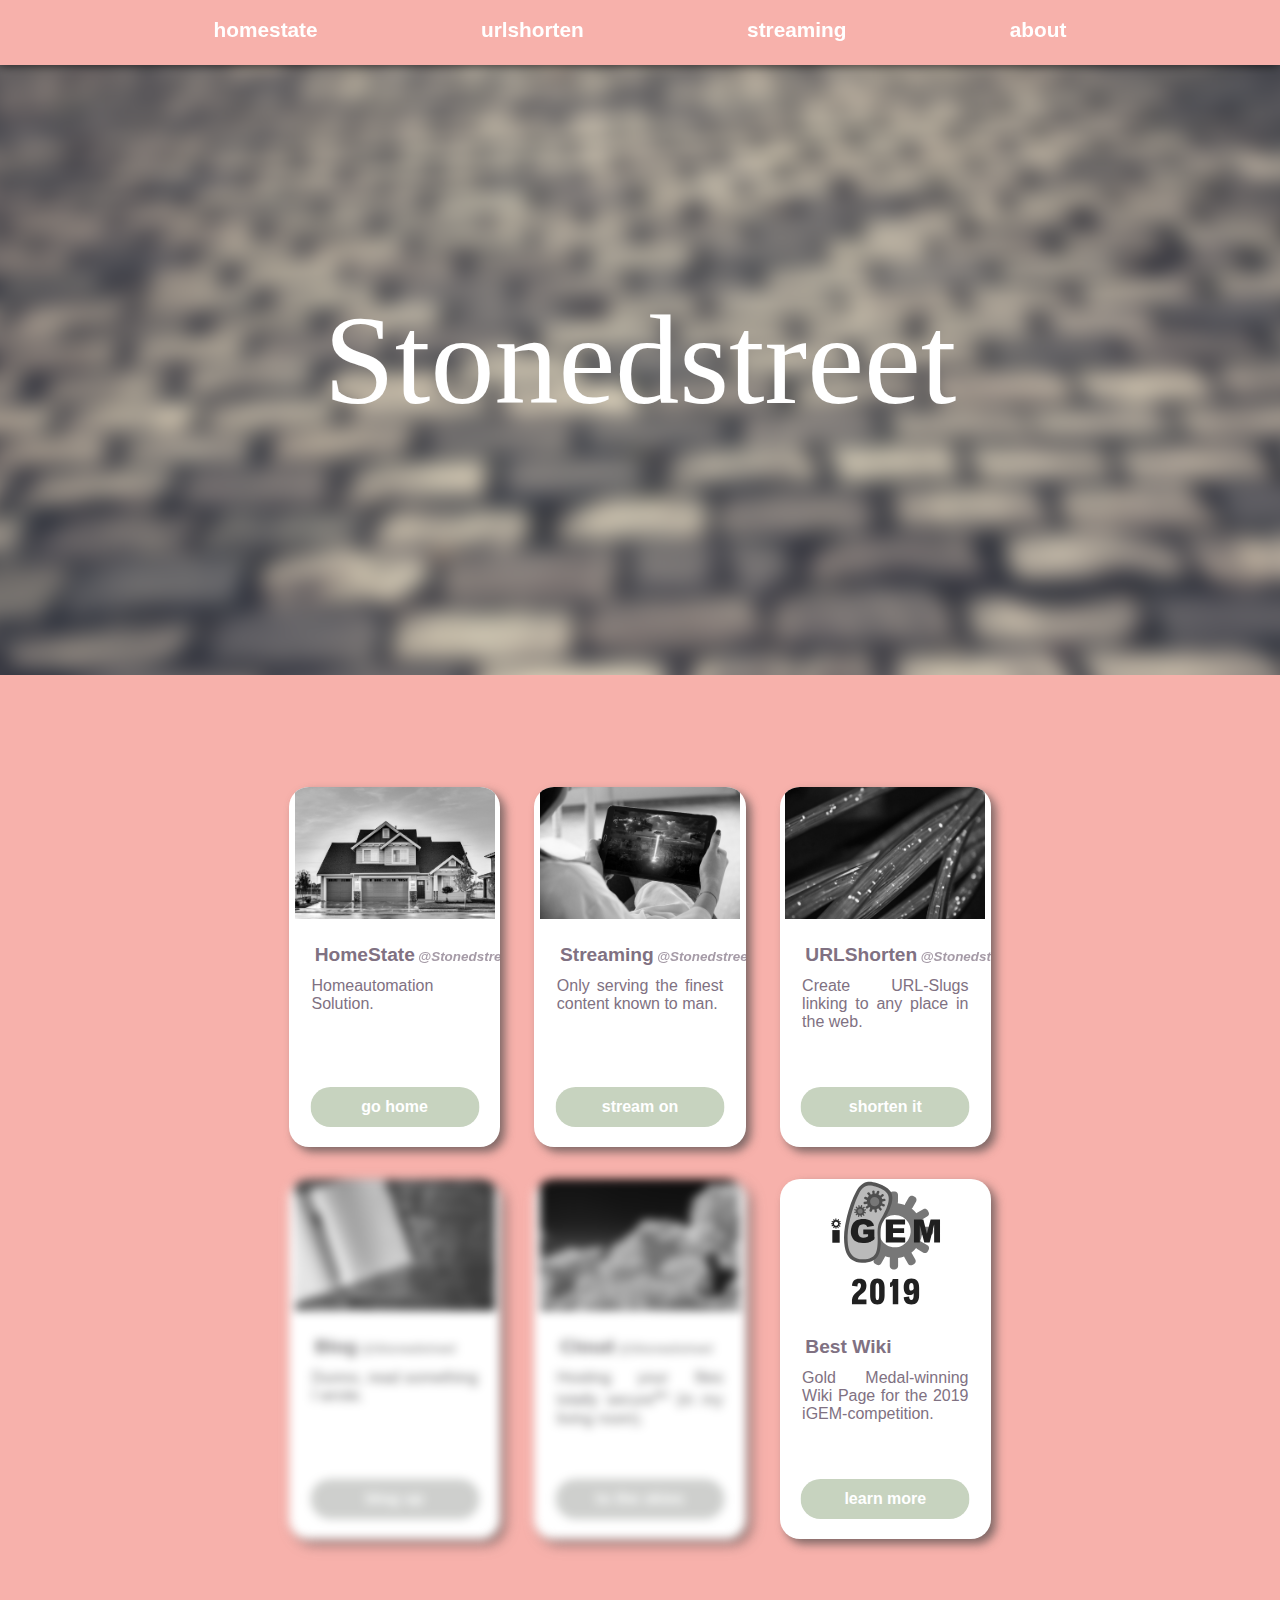
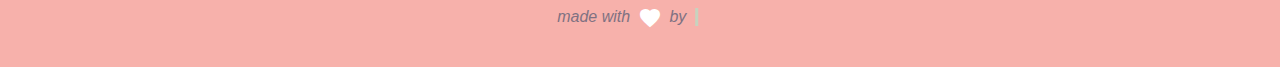
==== index.html @ 8a5a9e7b "initial commit of small website" ====
<!DOCTYPE html>
<html>
    <head>
        <title>Stonedstreet</title>
        <meta charset="UTF-8"/>
        <meta name="viewport" content="width=device-width, initial-scale=1"/>

        <link rel="stylesheet" href="style.css"/>
        <link rel="stylesheet" href="https://fonts.googleapis.com/icon?family=Material+Icons">
        <script src="script.js" defer></script>
    </head>
    <body>
        <nav>
            <div class="logo hidden">
                <span class="hidden">Stonedstreet</span>
                <img class="logo-img" src="stone.png" />
            </div>
            <div class="menu">
                <div class="menu-item" onclick="window.location.href='https://home.stonedstreet.de'">
                    <span>homestate</span>
                </div>
                <div class="menu-item" onclick="window.location.href='https://short.stonedstreet.de'">
                    <span>urlshorten</span>
                </div>
                <div class="menu-item" onclick="window.location.href='https://streaming.stonedstreet.de'">
                    <span>streaming</span>
                </div>
                <div class="menu-item">
                    <span>about</span>
                </div>
            </div>
        </nav>
        <div class="circle-window">
            <div class="overlay-circle"></div>
        </div>  
        <div class="header-image-container parallax">
            <img class="header-image" src="images/stonedstreet.jpg" />
            <h1 class="underline-in-out">Stonedstreet</h1>
        </div>
     
        <main class="content">
            <div class="cyber hidden"> 
                <div class="lines">
                    <div class="line"></div>
                    <div class="line"></div>
                    <div class="line"></div>
                </div>
                <div class="outer-ring">
                    <div class="inner-ring">
                        <div class="dot">

                        </div>
                    </div>
                </div>
            </div>
            <div class="logo-header hidden">
                <img src="stone.png"/>
                <h1>Stonedstreet</h1>
            </div>
            <div class="cards">
                <div class="card" onclick="window.location.href='https://home.stonedstreet.de'">
                    <div class="card-img">
                        <img src="images/home.jpg"/>
                    </div>
                    <div class="card-content">
                        <div class="card-header">HomeState<i class="stoned"></i></div>
                        <div class="card-text">Homeautomation Solution.</div>
                        <div class="card-addition">
                            <button class="card-button" onclick="window.location.href='https://home.stonedstreet.de'">go home</button>
                        </div>
                    </div>
                </div>
                <div class="card" onclick="window.location.href='https://streaming.stonedstreet.de'">
                    <div class="card-img">
                        <img src="images/stream.jpg"/>
                    </div>
                    <div class="card-content">
                        <div class="card-header">Streaming<i class="stoned"></i></div>
                        <div class="card-text">Only serving the finest content known to man.</div>
                        <div class="card-addition">
                            <button class="card-button" onclick="window.location.href='https://streaming.stonedstreet.de'">stream on</button>
                        </div>
                    </div>
                </div>
                <div class="card" onclick="window.location.href='https://short.stonedstreet.de'">
                    <div class="card-img">
                        <img src="images/url.jpg"/>
                    </div>
                    <div class="card-content">
                        <div class="card-header">URLShorten<i class="stoned"></i></div>
                        <div class="card-text">Create URL-Slugs linking to any place in the web.</div>
                        <div class="card-addition">
                            <button class="card-button" onclick="window.location.href='https://short.stonedstreet.de'">shorten it</button>
                        </div>
                    </div>
                </div>
                <div class="card not-yet" onclick="window.location.href='https://blog.stonedstreet.de'">
                    <div class="card-img">
                        <img src="images/blog.jpg"/>
                    </div>
                    <div class="card-content">
                        <div class="card-header">Blog<i class="stoned"></i></div>
                        <div class="card-text">Dunno, read something I wrote.</div>
                        <div class="card-addition">
                            <button class="card-button" onclick="window.location.href='https://blog.stonedstreet.de'">blog up</button>
                        </div>
                    </div>
                </div>
                <div class="card not-yet" onclick="window.location.href='https://cloud.stonedstreet.de'">
                    <div class="card-img">
                        <img src="images/cloud.jpg"/>
                    </div>
                    <div class="card-content">
                        <div class="card-header">Cloud<i class="stoned"></i></div>
                        <div class="card-text">Hosting your files totally secure<sup>tm</sup> (in my living room).</div>
                        <div class="card-addition">
                            <button class="card-button" onclick="window.location.href='https://cloud.stonedstreet.de'">to the skies</button>
                        </div>
                    </div>
                </div>
                <div class="card" onclick="window.location.href='https://2019.igem.org/Team:TU_Kaiserslautern'">
                    <div class="card-img">
                        <img src="images/igem.svg"/>
                    </div>
                    <div class="card-content">
                        <div class="card-header">Best Wiki</div>
                        <div class="card-text">Gold Medal-winning Wiki Page for the 2019 iGEM-competition.</div>
                        <div class="card-addition">
                            <button class="card-button" onclick="window.location.href='https://2019.igem.org/Team:TU_Kaiserslautern'">learn more</button>
                        </div>
                    </div>
                </div>
            </div>
        </main>
        <footer>
            <div class="made-with">
                made with <i class="icon text-lined material-icons white heart-beat">favorite</i> by 
                <div class="jules-anchor">
                    <a href="https://twitter.com/juiciestjules" id="jules-text" class="jules typewritten">Jules</a>
                </div>
            </div>
        </footer>
    </body>
</html>
---- style.css ----
:root {
    --bg: #333333;
    --apricot: #ffc9b5ff;
    --melon: #f7b1abff;
    --tumbleweed: #d8aa96ff;
    --old-lavender: #807182ff;
    --ash-gray: #c7d3bfff;
    --apricot: #ffc9b5ff;
    --accent: #f7b1abff;
    --background: #807182ff;
    --accent-color: #c7d3bfff;
}
* {
    margin:0;
    font-family: 'Segoe UI', Tahoma, Geneva, Verdana, sans-serif;
    color: var(--background);
    box-sizing:border-box;
}
body {
    padding-top:5vh;
    background: var(--accent);
    min-height: 90vh;
    position:relative;
    overflow:overlay;
}
img {
    object-fit: cover
}
nav {
    position:fixed;
    width: 100%;
    display: flex;
    justify-content: space-between;
    padding: 0.5rem 1rem;
    background: var(--accent);
    color:white;
    border-bottom:0px solid var(--accent-color);
    box-shadow: 0px 0px 10px rgba(0,0,0,0.75);
    min-height:5vh;
    font-weight:700;
    top:0;
    z-index:100;
}

footer {
    display:flex;
    justify-content: flex-start;
    background:var(--accent);
    padding:2rem;
    width:100%;
    position:absolute;
    top:100%;
}
.made-with {
    position: absolute;
    left:50%;
    top:0;
    transform: translate(-50%,0);
    text-align:left;
    font-style:italic;
    display:block;
    width:auto;
}
.white {
    color:white;
}
.icon {
    padding:0.2rem;
    font-size:0.5rem;
    text-align: center;
}
.heart-beat {
    transition: color 0.2s linear;
}
.heart-beat:hover{
    animation: heart-beat 1s infinite cubic-bezier(0.215, 0.61, 0.355, 1);
    color:red;
    cursor:default;
}
@keyframes heart-beat {
    0% {
        transform: scale(1);
    }
    40% {
        transform: scale(1.2);
    }
    100% {
        transform: scale(1);
    }
}
.text-lined {
    display: inline-flex!important; 
    vertical-align: middle;
}
.menu {
    display: flex;
    justify-content: space-between;
    width:70%;
    margin:auto;
    color:white;
}

@media screen and (max-width: 960) {
    .menu {
        width:100%;
    }
}

.menu-item {
    display:flex;
    justify-content: center;
    align-items: center;
    padding: 0.5em;
    font-size:1.3rem;
} 
.menu-item > span {
    color:white;
}
.menu-item:hover {
    cursor: pointer;
}

.menu-item ::after {
    content: "";
    display: block;
    width: 0;
    height: 4px;
    background: var(--accent-color);
    transition: width 0.3s ease-in-out;
}
.menu-item:hover ::after {
    width: 100%;
}
.logo-img {
    height:5vh;
    width: auto;
}

.logo {
    position: relative;
    width: fit-content;
}
.logo > span {
    transform:translate(0%, 50%);
    font-size: 1.5rem;
    font-weight: 700;
    color: white;
}
.content {
    display:flex;
    justify-content: center;
    align-items: center;;
    flex-wrap: wrap;
    padding:5rem 3rem;
    padding-bottom:2rem;
    background: var(--accent);
    position:relative;
    z-index:50;
}
@media screen and (min-width: 960px) {
    .content {
        padding-right:20%!important;
        padding-left:20%!important;
    }
}

.hidden {
    display:none !important;
}
.jules-anchor {
    position:relative;
    display:inline-block;
    width:2em;
}
.jules {
    font-weight: bold;
    font-style: normal;
    position:absolute;
    top:0px;
    text-decoration:none;
}
.jules:hover {
    text-decoration:none;
}
.typewritten {
    position:relative;
    display:inline-block;
    padding:0rem 0.1rem;
    text-align:left;
}
.typewritten:empty:before {
    content: "\200b";
}
  
.typewritten::after {
    content: "";
    display:block;
    position: absolute;
    top: 0;
    right: -4px;
    width: 3px;
    height: 100%;
    background: var(--ash-gray);
    animation: blinking 1s infinite;
}
@keyframes blinking {
    0% {
        opacity: 0;
    }
    50% {
        opacity: 1;
    }
    100% {
        opacity: 0;
    }
    
}
.cyber {
    height:10em;
    width:10em;
    margin:3rem;

}
.outer-ring {
    display:block;
    position: relative;
    width: 100%;
    height: 100%;
    border-radius: 50%;
    border:3px solid white;
}
.inner-ring {
    display:block;
    position: relative;
    top:50%;
    left:50%;
    transform: translate(-50%, -50%);
    width: 70%;
    height: 70%;
    border-radius: 50%;
    border:2px solid white;
}
.dot {
    position:absolute;
    width:20%;
    height:20%;
    top:50%;
    left:50%;
    transform: translate(-50%, -50%);
    background-color:white;
    border-radius: 50%;
}
.lines {
    display:flex;
    justify-content: center;
    position:absolute;
    width:10em;
    transform: translate(0,-1em);
}
.line {
    display:block;
    background-color:white;
    width: 2px;
    margin-left:1rem;
    margin-right:1rem;
    height: 12em;
    animation: line-animation 0.75s infinite;
}
.line:nth-child(1) {
    animation-delay: 0s;
}
.line:nth-child(2) {
    animation-delay: 0.2s;
}
.line:nth-child(3) {
    animation-delay: 0.3s;
}
@keyframes line-animation {
    0% {
        transform: translate(0,-1em);
    }
    50% {
        transform: translate(0,1em);
    }
    100% {
        transform: translate(0,-1em);
    }
    
}
.header-image-container {
    position:relative;
    z-index:1;
    width:100%;
    height:100%;
    min-height:40vh;
    max-height:70vh;
    display:flex;
    justify-content: center;
    align-items: center;
    box-sizing: border-box;
    overflow:hidden;
}
.header-image {
    min-height:40vh;
    min-width:100%;
    filter:blur(10px);
    transform-origin: 50%;
    transform: scale(1.1);
    background-size:cover;
}
.header-image-container > h1 {
    font-size:10vw;
    font-weight: lighter;
    position:absolute;
    color:white;
    font-family: Montserrat;
}

.circle-window {
    position:absolute;
    overflow:hidden;
    width:100vw;
    height:100vh;
}
.overlay-circle{
    backdrop-filter:grayscale(100%);
    position:absolute;
    top:2em;
    left:-2em;
    width:2em;
    height:2em;
    border-radius:100%;
    transform:scale(1);
    z-index:2;
}
.underline-in-out::after {
    content: "";
    display: block;
    position:absolute;
    width: 0%;
    height: 5px;
    background: white;
    bottom:-0.2em;
    margin-left:100%;
    transform: rotatex(180deg);
    transform-origin: top;
}
.hovered::after {
    animation: head-out 0.8s ease-in-out;
}
.underline-in-out:hover::after {
    animation: head-in 1s ease-in-out;
    width:100%;
    margin-left:0;
}
.underline-in-out::before {
    content: "";
    display: block;
    position:absolute;
    width: 0%;
    height: 5px;
    background: white;
    top:-0em;
    margin-left:100%;
    transform: rotate(180deg);
    transform-origin: center;
}
.hovered::before {
    animation: head-in 0.8s ease-in-out reverse;
}
.underline-in-out:hover::before {
    animation: head-out 1s ease-in-out reverse;
    width:100%;
    margin-left:0;
}

@keyframes heading {
    0% {
        width:0%;
    }
    30% {
        width:100%; 
    }
    47% {
        width:100%;
        margin-left:0;
    }
    75% {
        width:0%;
        margin-left:100%;
    } 
    100% {
        width:0%;
        margin-left:100%;
    } 
}
@keyframes head-in {
    0% {
        width:0%;
        margin-left:0;

    }
    100% {
        width:100%;
        margin-left:0;
    }
}
@keyframes head-out {
    0% {
        width:100%;
        margin-left:0;
    }
    100% {
        width:0;
        margin-left:100%;
    }
}

.logo-header {
    display:flex;
    justify-content: center;
    align-items: center;
    font-size:2em;
    position:relative;
}
.logo-header > h1 {

}
.logo-header > h1::before {
    display:block;
    content:"Stoned";
    position:absolute;
    top:50%;
    transform: translate(2%,-53%);
    color:var(--accent);
}
.logo-header > h1::after {
    display:block;
    content:"street";
    position:absolute;
    top:50%;
    right:0;
    transform: translate(2%,-53%);
    color:var(--accent);
}
.logo-header > img {
   height:4em;
   margin:1em;
}
.break {
    flex-basis: 100%;
    height:1px;
    margin:1.5rem 2rem;
}
.cards {
    display:flex;
    justify-content: space-around;
    align-items: center;
    width:100%;
    padding:2rem;
    flex-wrap: wrap;
    gap:2rem;
}
.card {
    border-radius: 20px;
    height:40vh;
    flex: 0 1 30%;
    padding:0.6rem 1.4rem;
    background-color: white;
    display: block;
    position:relative;
    box-shadow: 5px 5px 10px #444444aa;
    flex-wrap:wrap;
    overflow:hidden;
    transition: box-shadow 0.3s linear;
    cursor:pointer;
}

.card:hover {
    box-shadow: 8px 8px 12px #444444;
}
@media screen and (max-width: 960px) {
    .card {
        flex: 0 1 calc(50% - 1rem);
    }
}
@media screen and (min-width: 561px) and (max-width: 740px) {
    .card {
        flex: 0 1 100%;
        max-width:50vw;
    }
    .cards {
        justify-content: center;
    }
}
@media screen and (max-width: 560px) {
    .card {
        flex: 0 1 100%;
        min-width:fit-content;
    }
    .cards {
        justify-content: center;
    }
}

.card:hover > .card-img {
   
}
.card-img {
    width:100%;
    height: 40%;
    position:relative;
}
.card:hover > .card-img > img {
    filter:grayscale(0);
}
.card-img img {
    position:absolute;
    width:120%;
    top:-10%;
    left:-10%;
    height:100%;
    filter:grayscale(1);
    transform-origin: 50%;
    transform: scale(1);
    transition: filter 0.5s linear;
}
.card-header {
    padding:0.2rem;
    font-size:1.2em;
    font-weight: bold;
    margin-bottom:0.5rem;
    position: relative;
}
.card-header::after {
    transition: width 0.3s linear;
    width:0;
    content:"";
    display:block;
    background:var(--accent);
    position:absolute;
    top:0;
    left:0;
    height:100%;
}
.card-header:hover ::after{
    width:100%!important;
}
.card-content {
    text-align: justify;
    padding-top:0.5rem;
}
.card-button {
    position:absolute;
    border-radius:20px;
    width:80%;
    transform: translate(-50%,-50%);
    height:2.5rem;
    bottom:0;
    left:50%;
    background-color: var(--accent-color);
    border:3px solid transparent;
    color:white;
    font-weight: bold;
    font-size:1em;
    transition: color,border,background 0.2s linear;
}
.card:hover .card-button {
    color: var(--accent-color);
    background:transparent;
    border: 3px solid var(--accent-color);
    cursor:pointer;
}
.not-yet {
    filter:blur(5px) grayscale(0.9);
    pointer-events: none;
}
.backgrounded {
    z-index:-1;
}
.stoned::before {
    content:"@Stonedstreet";
    font-size:0.7em;
    opacity: 0.7;
    padding:0.2rem;
}
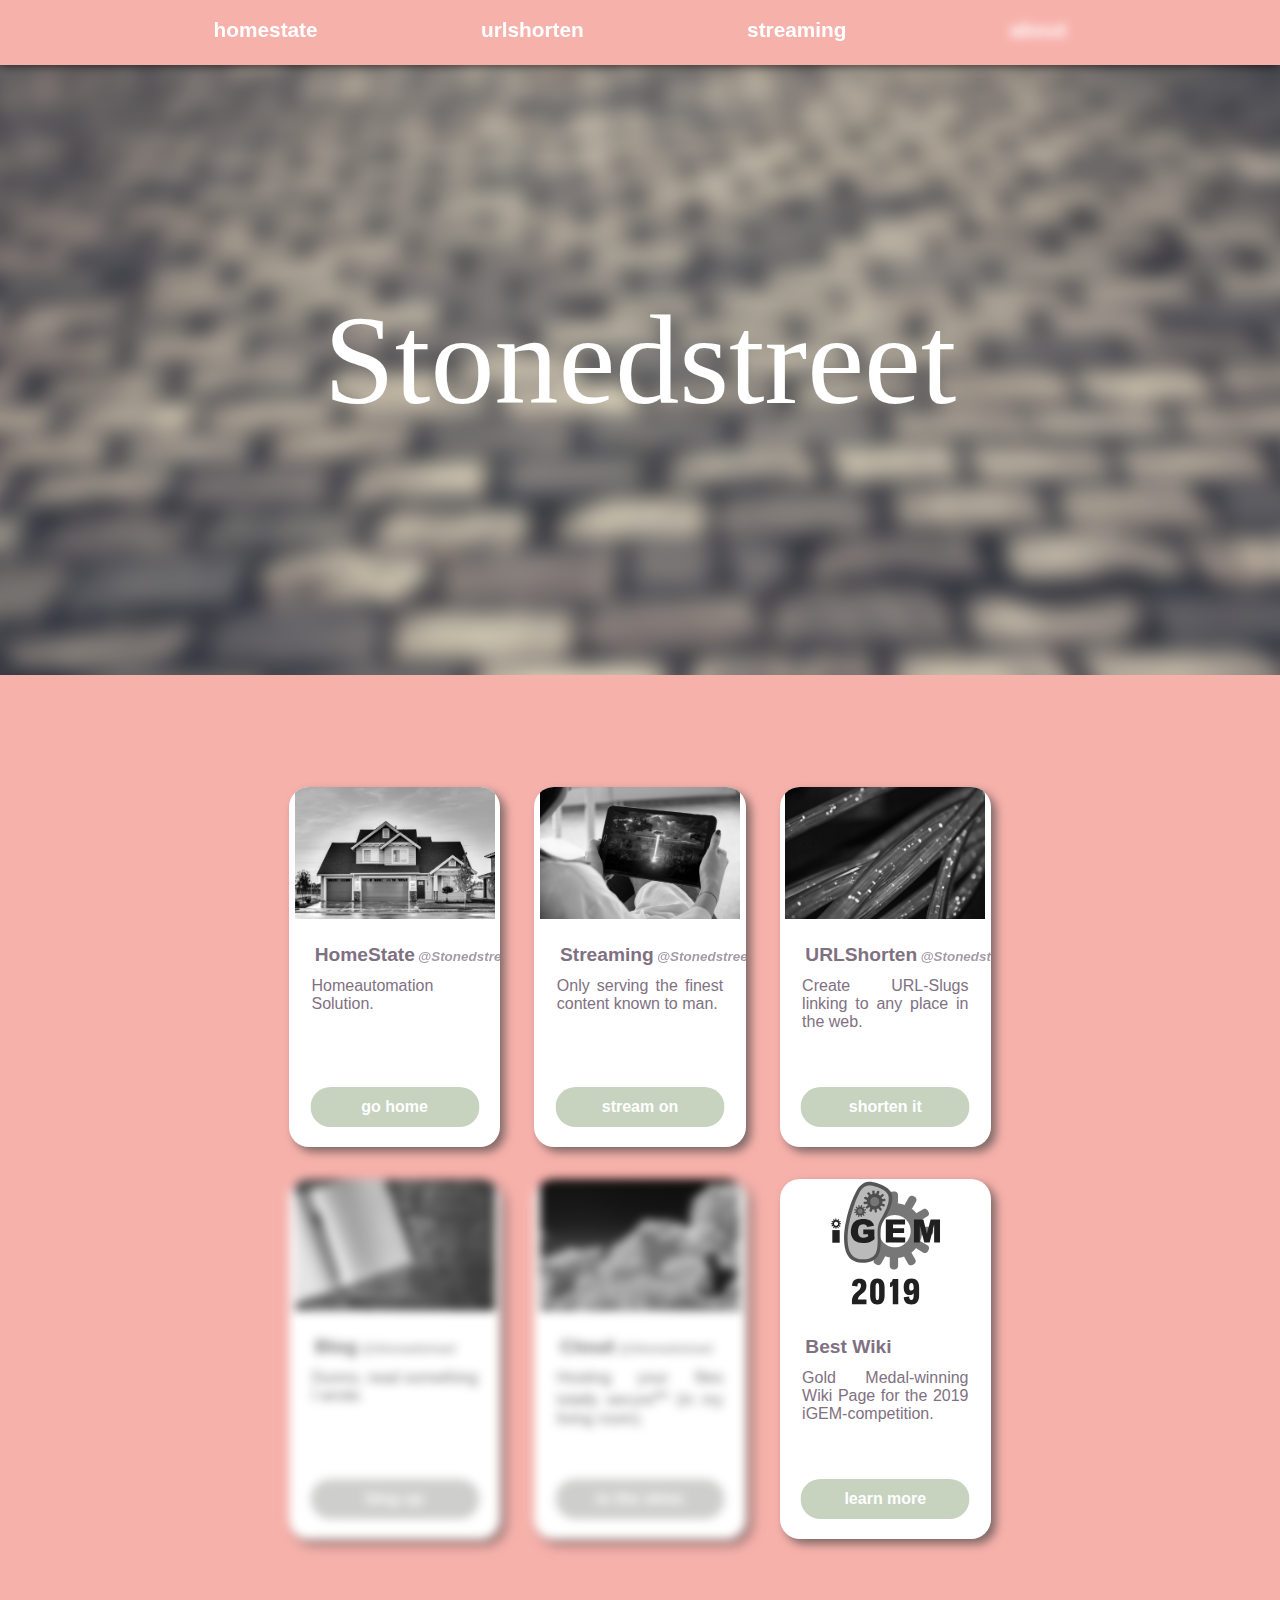
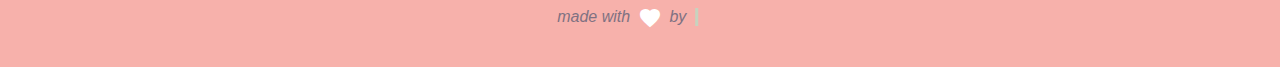
==== commit e26ec46a: "no about yet :(" ====
--- a/index.html
+++ b/index.html
@@ -25,7 +25,7 @@
                 <div class="menu-item" onclick="window.location.href='https://streaming.stonedstreet.de'">
                     <span>streaming</span>
                 </div>
-                <div class="menu-item">
+                <div class="menu-item not-yet">
                     <span>about</span>
                 </div>
             </div>
@@ -121,7 +121,7 @@
                 <div class="card" onclick="window.location.href='https://2019.igem.org/Team:TU_Kaiserslautern'">
                     <div class="card-img">
                         <img src="images/igem.svg"/>
-                    </div>
+                    </div>  
                     <div class="card-content">
                         <div class="card-header">Best Wiki</div>
                         <div class="card-text">Gold Medal-winning Wiki Page for the 2019 iGEM-competition.</div>
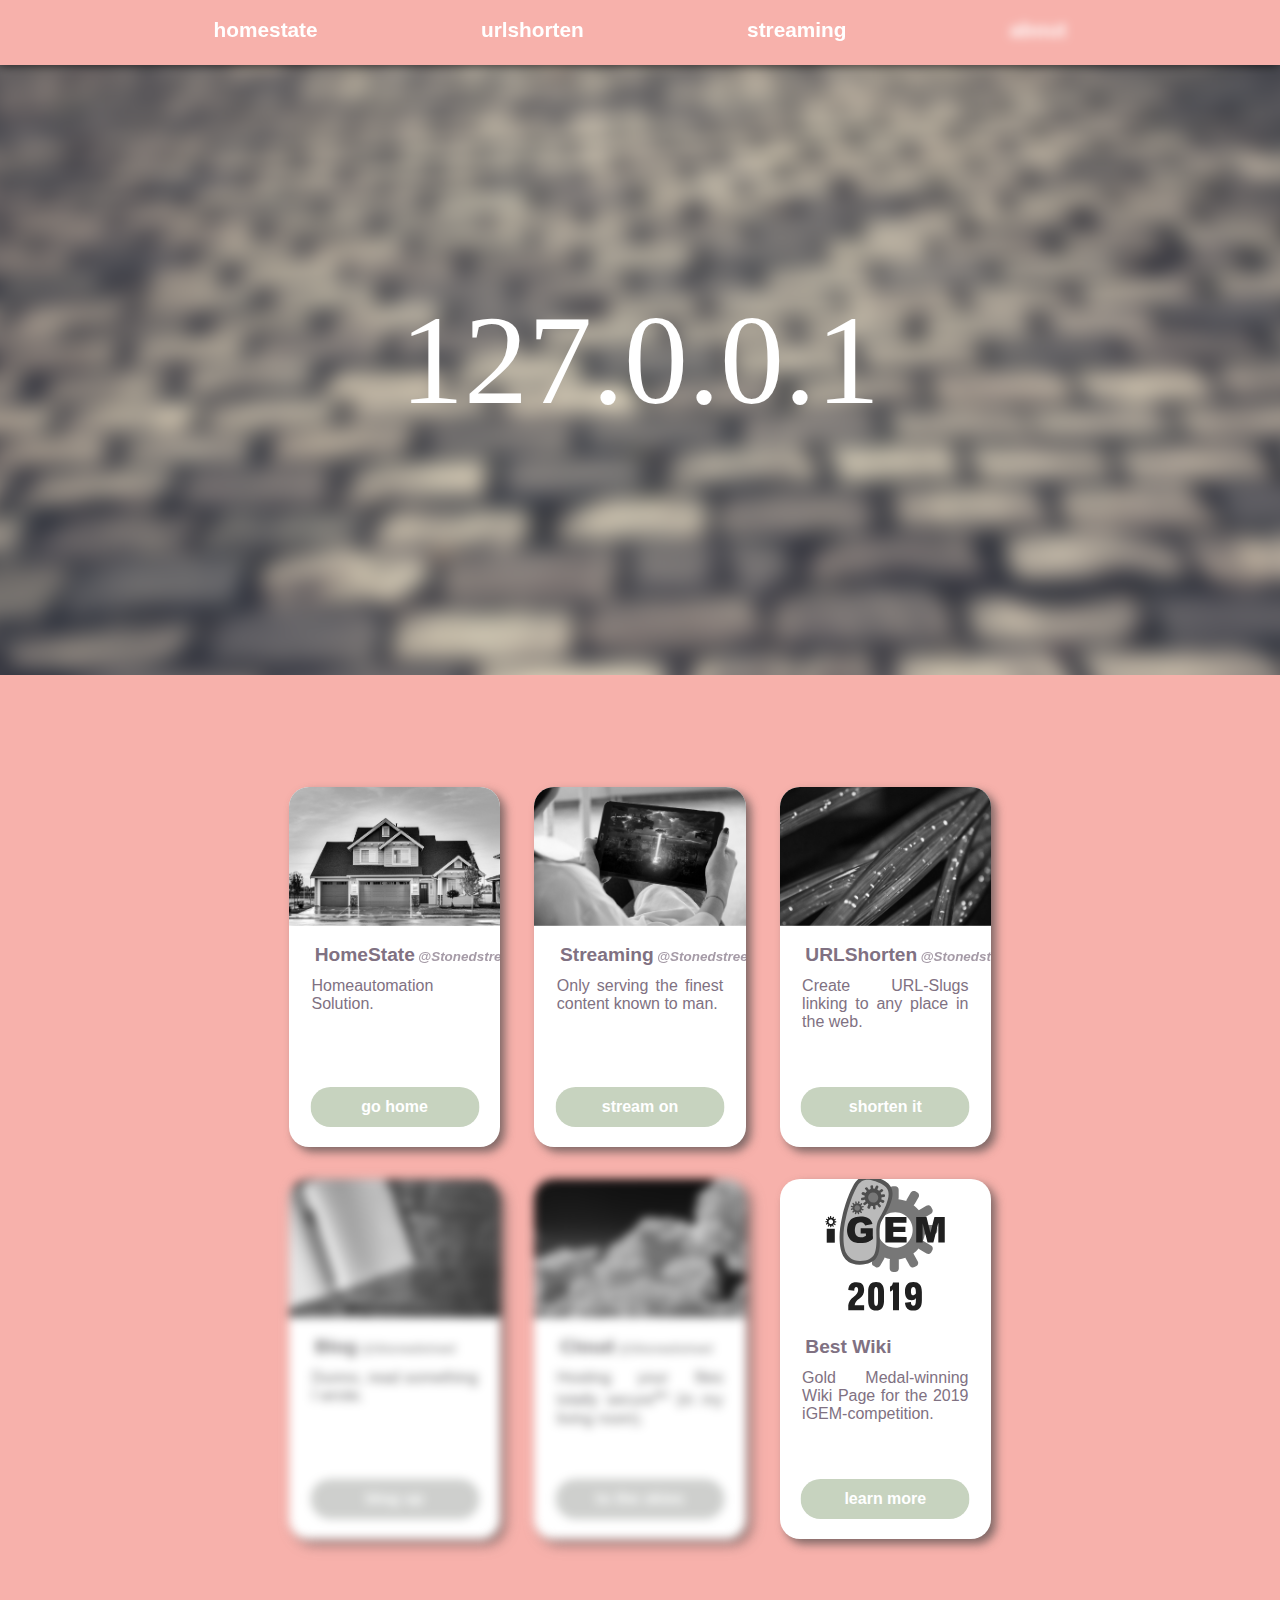
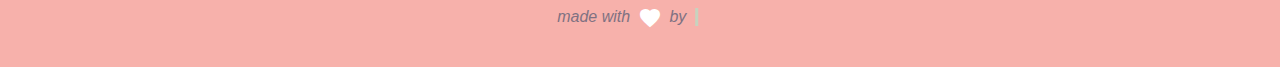
==== commit b89c3bde: "added showing that hostname" ====
--- a/index.html
+++ b/index.html
@@ -7,6 +7,8 @@
 
         <link rel="stylesheet" href="style.css"/>
         <link rel="stylesheet" href="https://fonts.googleapis.com/icon?family=Material+Icons">
+        <link rel="icon" type="image/png" href="images/stone.png" />
+
         <script src="script.js" defer></script>
     </head>
     <body>
@@ -35,28 +37,11 @@
         </div>  
         <div class="header-image-container parallax">
             <img class="header-image" src="images/stonedstreet.jpg" />
-            <h1 class="underline-in-out">Stonedstreet</h1>
+            <h1 class="underline-in-out" id="heading">Stonedstreet</h1>
         </div>
      
         <main class="content">
-            <div class="cyber hidden"> 
-                <div class="lines">
-                    <div class="line"></div>
-                    <div class="line"></div>
-                    <div class="line"></div>
-                </div>
-                <div class="outer-ring">
-                    <div class="inner-ring">
-                        <div class="dot">
 
-                        </div>
-                    </div>
-                </div>
-            </div>
-            <div class="logo-header hidden">
-                <img src="stone.png"/>
-                <h1>Stonedstreet</h1>
-            </div>
             <div class="cards">
                 <div class="card" onclick="window.location.href='https://home.stonedstreet.de'">
                     <div class="card-img">
--- a/style.css
+++ b/style.css
@@ -41,6 +41,14 @@
     top:0;
     z-index:100;
 }
+@media screen and (max-width: 560px) {
+    nav {
+        display:none!important;
+    }
+    body {
+        padding-top:0!important;
+    }
+}
 
 footer {
     display:flex;
@@ -161,6 +169,12 @@
     .content {
         padding-right:20%!important;
         padding-left:20%!important;
+    }
+}
+@media screen and (max-width: 560px) {
+    .content {
+        padding-right:1.5rem!important;
+        padding-left:1.5rem!important;
     }
 }
 
@@ -508,6 +522,7 @@
 }
 .card-img {
     width:100%;
+    min-width:100%;
     height: 40%;
     position:relative;
 }
@@ -522,7 +537,7 @@
     height:100%;
     filter:grayscale(1);
     transform-origin: 50%;
-    transform: scale(1);
+    transform: scale(1.1);
     transition: filter 0.5s linear;
 }
 .card-header {
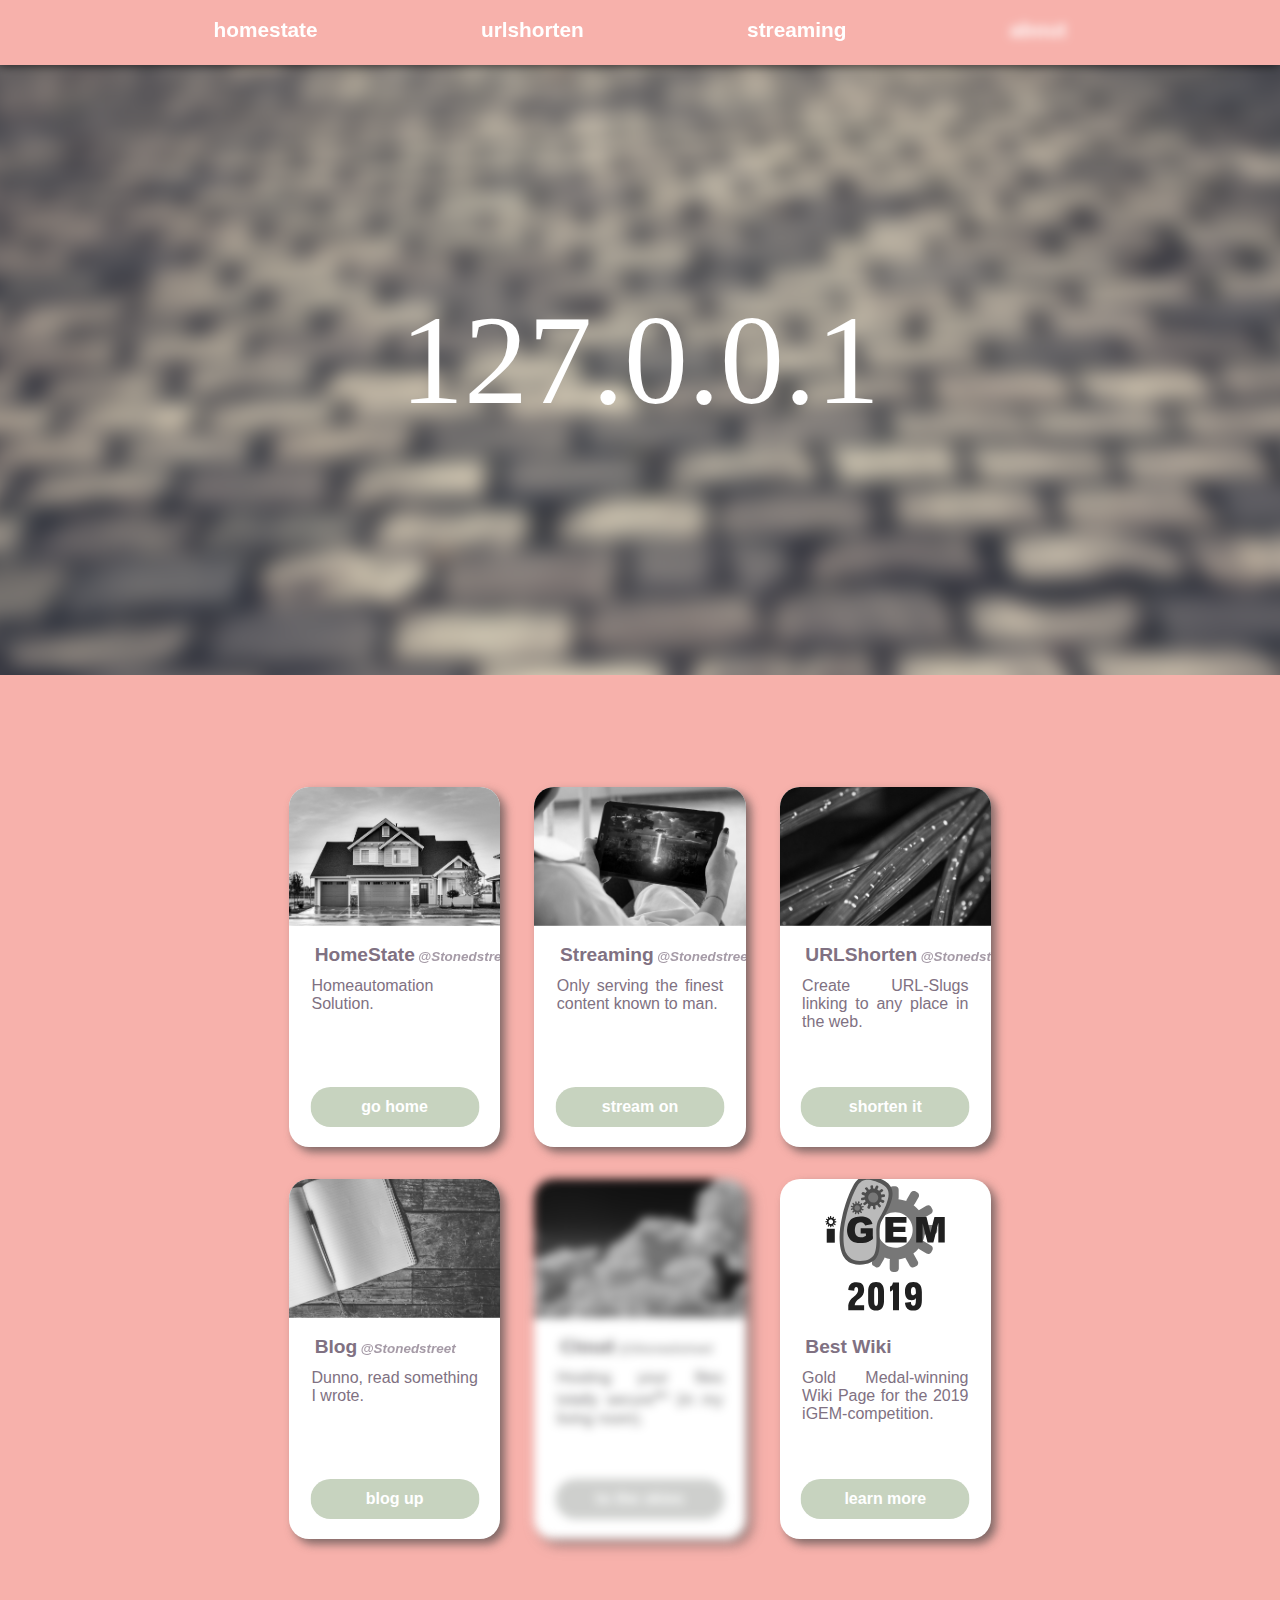
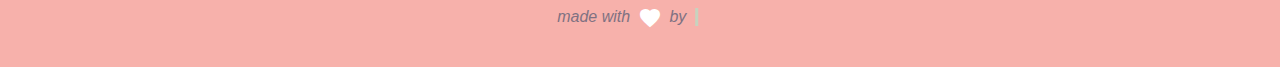
==== commit 06a1b746: "activate blog" ====
--- a/index.html
+++ b/index.html
@@ -35,7 +35,7 @@
         <div class="circle-window">
             <div class="overlay-circle"></div>
         </div>  
-        <div class="header-image-container parallax">
+        <div class="header-image-container parallax no-pointer">
             <img class="header-image" src="images/stonedstreet.jpg" />
             <h1 class="underline-in-out" id="heading">Stonedstreet</h1>
         </div>
@@ -79,7 +79,7 @@
                         </div>
                     </div>
                 </div>
-                <div class="card not-yet" onclick="window.location.href='https://blog.stonedstreet.de'">
+                <div class="card" onclick="window.location.href='https://blog.stonedstreet.de'">
                     <div class="card-img">
                         <img src="images/blog.jpg"/>
                     </div>
--- a/style.css
+++ b/style.css
@@ -598,4 +598,7 @@
     font-size:0.7em;
     opacity: 0.7;
     padding:0.2rem;
+}
+.no-pointer {
+    cursor:default !important;
 }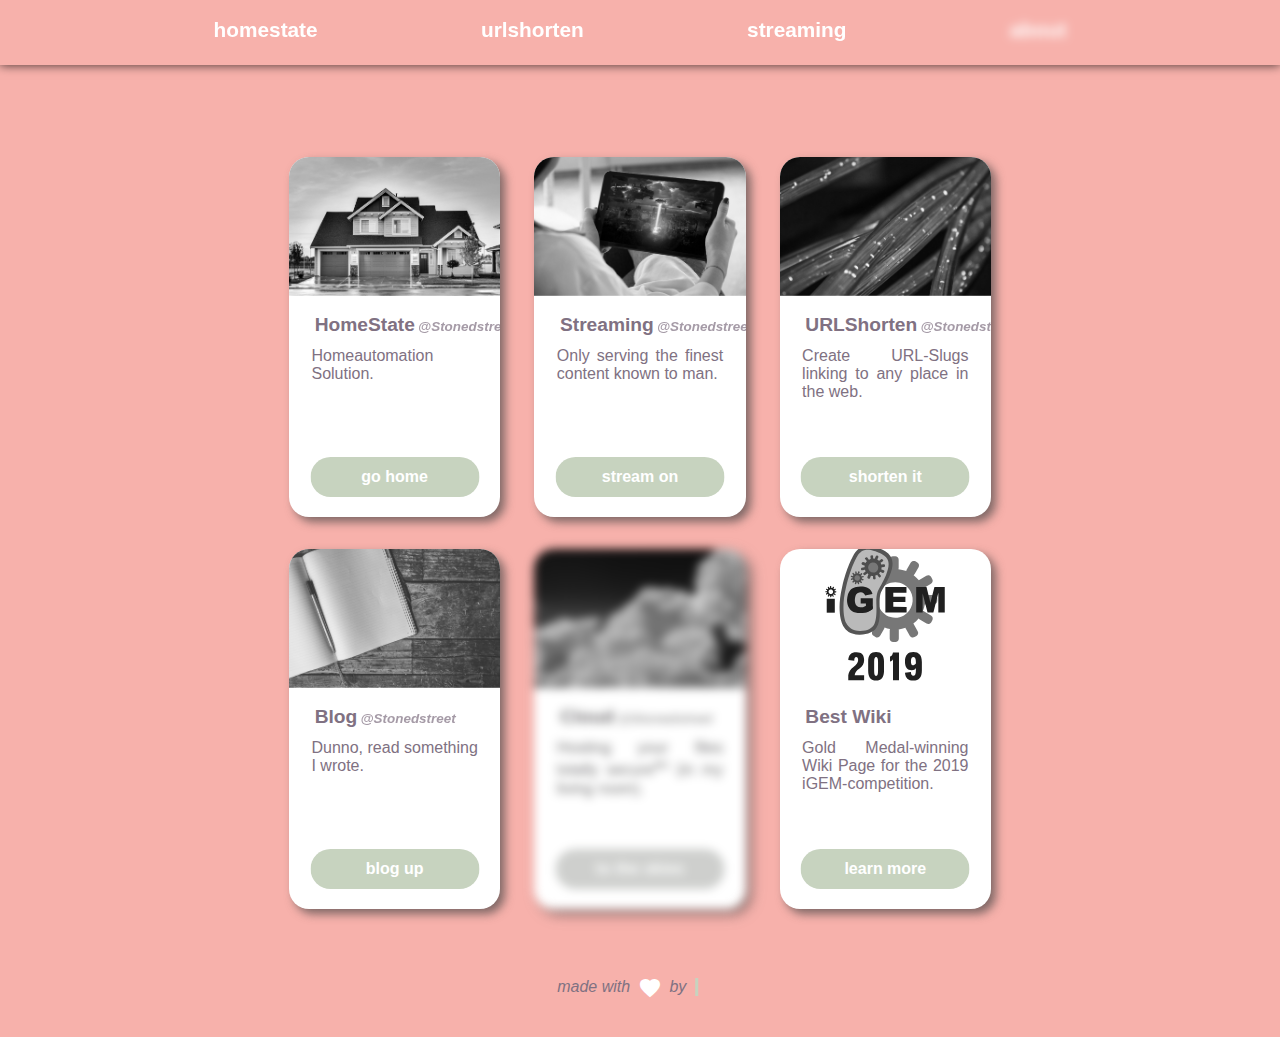
==== commit f89e847f: "remove image its annoying bro" ====
--- a/index.html
+++ b/index.html
@@ -1,129 +1,124 @@
 <!DOCTYPE html>
 <html>
-    <head>
-        <title>Stonedstreet</title>
-        <meta charset="UTF-8"/>
-        <meta name="viewport" content="width=device-width, initial-scale=1"/>
 
-        <link rel="stylesheet" href="style.css"/>
-        <link rel="stylesheet" href="https://fonts.googleapis.com/icon?family=Material+Icons">
-        <link rel="icon" type="image/png" href="images/stone.png" />
+<head>
+    <title>Stonedstreet</title>
+    <meta charset="UTF-8" />
+    <meta name="viewport" content="width=device-width, initial-scale=1" />
 
-        <script src="script.js" defer></script>
-    </head>
-    <body>
-        <nav>
-            <div class="logo hidden">
-                <span class="hidden">Stonedstreet</span>
-                <img class="logo-img" src="stone.png" />
+    <link rel="stylesheet" href="style.css" />
+    <link rel="stylesheet" href="https://fonts.googleapis.com/icon?family=Material+Icons">
+    <link rel="icon" type="image/png" href="images/stone.png" />
+
+    <script src="script.js" defer></script>
+</head>
+
+<body>
+    <nav>
+        <div class="logo hidden">
+            <span class="hidden">Stonedstreet</span>
+            <img class="logo-img" src="stone.png" />
+        </div>
+        <div class="menu">
+            <div class="menu-item" onclick="window.location.href='https://home.stonedstreet.de'">
+                <span>homestate</span>
             </div>
-            <div class="menu">
-                <div class="menu-item" onclick="window.location.href='https://home.stonedstreet.de'">
-                    <span>homestate</span>
+            <div class="menu-item" onclick="window.location.href='https://short.stonedstreet.de'">
+                <span>urlshorten</span>
+            </div>
+            <div class="menu-item" onclick="window.location.href='https://streaming.stonedstreet.de'">
+                <span>streaming</span>
+            </div>
+            <div class="menu-item not-yet">
+                <span>about</span>
+            </div>
+        </div>
+    </nav>
+    <main class="content">
+
+        <div class="cards">
+            <div class="card" onclick="window.location.href='https://home.stonedstreet.de'">
+                <div class="card-img">
+                    <img src="images/home.jpg" />
                 </div>
-                <div class="menu-item" onclick="window.location.href='https://short.stonedstreet.de'">
-                    <span>urlshorten</span>
-                </div>
-                <div class="menu-item" onclick="window.location.href='https://streaming.stonedstreet.de'">
-                    <span>streaming</span>
-                </div>
-                <div class="menu-item not-yet">
-                    <span>about</span>
-                </div>
-            </div>
-        </nav>
-        <div class="circle-window">
-            <div class="overlay-circle"></div>
-        </div>  
-        <div class="header-image-container parallax no-pointer">
-            <img class="header-image" src="images/stonedstreet.jpg" />
-            <h1 class="underline-in-out" id="heading">Stonedstreet</h1>
-        </div>
-     
-        <main class="content">
-
-            <div class="cards">
-                <div class="card" onclick="window.location.href='https://home.stonedstreet.de'">
-                    <div class="card-img">
-                        <img src="images/home.jpg"/>
-                    </div>
-                    <div class="card-content">
-                        <div class="card-header">HomeState<i class="stoned"></i></div>
-                        <div class="card-text">Homeautomation Solution.</div>
-                        <div class="card-addition">
-                            <button class="card-button" onclick="window.location.href='https://home.stonedstreet.de'">go home</button>
-                        </div>
-                    </div>
-                </div>
-                <div class="card" onclick="window.location.href='https://streaming.stonedstreet.de'">
-                    <div class="card-img">
-                        <img src="images/stream.jpg"/>
-                    </div>
-                    <div class="card-content">
-                        <div class="card-header">Streaming<i class="stoned"></i></div>
-                        <div class="card-text">Only serving the finest content known to man.</div>
-                        <div class="card-addition">
-                            <button class="card-button" onclick="window.location.href='https://streaming.stonedstreet.de'">stream on</button>
-                        </div>
-                    </div>
-                </div>
-                <div class="card" onclick="window.location.href='https://short.stonedstreet.de'">
-                    <div class="card-img">
-                        <img src="images/url.jpg"/>
-                    </div>
-                    <div class="card-content">
-                        <div class="card-header">URLShorten<i class="stoned"></i></div>
-                        <div class="card-text">Create URL-Slugs linking to any place in the web.</div>
-                        <div class="card-addition">
-                            <button class="card-button" onclick="window.location.href='https://short.stonedstreet.de'">shorten it</button>
-                        </div>
-                    </div>
-                </div>
-                <div class="card" onclick="window.location.href='https://blog.stonedstreet.de'">
-                    <div class="card-img">
-                        <img src="images/blog.jpg"/>
-                    </div>
-                    <div class="card-content">
-                        <div class="card-header">Blog<i class="stoned"></i></div>
-                        <div class="card-text">Dunno, read something I wrote.</div>
-                        <div class="card-addition">
-                            <button class="card-button" onclick="window.location.href='https://blog.stonedstreet.de'">blog up</button>
-                        </div>
-                    </div>
-                </div>
-                <div class="card not-yet" onclick="window.location.href='https://cloud.stonedstreet.de'">
-                    <div class="card-img">
-                        <img src="images/cloud.jpg"/>
-                    </div>
-                    <div class="card-content">
-                        <div class="card-header">Cloud<i class="stoned"></i></div>
-                        <div class="card-text">Hosting your files totally secure<sup>tm</sup> (in my living room).</div>
-                        <div class="card-addition">
-                            <button class="card-button" onclick="window.location.href='https://cloud.stonedstreet.de'">to the skies</button>
-                        </div>
-                    </div>
-                </div>
-                <div class="card" onclick="window.location.href='https://2019.igem.org/Team:TU_Kaiserslautern'">
-                    <div class="card-img">
-                        <img src="images/igem.svg"/>
-                    </div>  
-                    <div class="card-content">
-                        <div class="card-header">Best Wiki</div>
-                        <div class="card-text">Gold Medal-winning Wiki Page for the 2019 iGEM-competition.</div>
-                        <div class="card-addition">
-                            <button class="card-button" onclick="window.location.href='https://2019.igem.org/Team:TU_Kaiserslautern'">learn more</button>
-                        </div>
+                <div class="card-content">
+                    <div class="card-header">HomeState<i class="stoned"></i></div>
+                    <div class="card-text">Homeautomation Solution.</div>
+                    <div class="card-addition">
+                        <button class="card-button" onclick="window.location.href='https://home.stonedstreet.de'">go home</button>
                     </div>
                 </div>
             </div>
-        </main>
-        <footer>
-            <div class="made-with">
-                made with <i class="icon text-lined material-icons white heart-beat">favorite</i> by 
-                <div class="jules-anchor">
-                    <a href="https://twitter.com/juiciestjules" id="jules-text" class="jules typewritten">Jules</a>
+            <div class="card" onclick="window.location.href='https://streaming.stonedstreet.de'">
+                <div class="card-img">
+                    <img src="images/stream.jpg" />
+                </div>
+                <div class="card-content">
+                    <div class="card-header">Streaming<i class="stoned"></i></div>
+                    <div class="card-text">Only serving the finest content known to man.</div>
+                    <div class="card-addition">
+                        <button class="card-button" onclick="window.location.href='https://streaming.stonedstreet.de'">stream on</button>
+                    </div>
                 </div>
             </div>
-        </footer>
-    </body>
+            <div class="card" onclick="window.location.href='https://short.stonedstreet.de'">
+                <div class="card-img">
+                    <img src="images/url.jpg" />
+                </div>
+                <div class="card-content">
+                    <div class="card-header">URLShorten<i class="stoned"></i></div>
+                    <div class="card-text">Create URL-Slugs linking to any place in the web.</div>
+                    <div class="card-addition">
+                        <button class="card-button" onclick="window.location.href='https://short.stonedstreet.de'">shorten it</button>
+                    </div>
+                </div>
+            </div>
+            <div class="card" onclick="window.location.href='https://blog.stonedstreet.de'">
+                <div class="card-img">
+                    <img src="images/blog.jpg" />
+                </div>
+                <div class="card-content">
+                    <div class="card-header">Blog<i class="stoned"></i></div>
+                    <div class="card-text">Dunno, read something I wrote.</div>
+                    <div class="card-addition">
+                        <button class="card-button" onclick="window.location.href='https://blog.stonedstreet.de'">blog up</button>
+                    </div>
+                </div>
+            </div>
+            <div class="card not-yet" onclick="window.location.href='https://cloud.stonedstreet.de'">
+                <div class="card-img">
+                    <img src="images/cloud.jpg" />
+                </div>
+                <div class="card-content">
+                    <div class="card-header">Cloud<i class="stoned"></i></div>
+                    <div class="card-text">Hosting your files totally secure<sup>tm</sup> (in my living room).</div>
+                    <div class="card-addition">
+                        <button class="card-button" onclick="window.location.href='https://cloud.stonedstreet.de'">to the skies</button>
+                    </div>
+                </div>
+            </div>
+            <div class="card" onclick="window.location.href='https://2019.igem.org/Team:TU_Kaiserslautern'">
+                <div class="card-img">
+                    <img src="images/igem.svg" />
+                </div>
+                <div class="card-content">
+                    <div class="card-header">Best Wiki</div>
+                    <div class="card-text">Gold Medal-winning Wiki Page for the 2019 iGEM-competition.</div>
+                    <div class="card-addition">
+                        <button class="card-button" onclick="window.location.href='https://2019.igem.org/Team:TU_Kaiserslautern'">learn more</button>
+                    </div>
+                </div>
+            </div>
+        </div>
+    </main>
+    <footer>
+        <div class="made-with">
+            made with <i class="icon text-lined material-icons white heart-beat">favorite</i> by
+            <div class="jules-anchor">
+                <a href="https://twitter.com/juiciestjules" id="jules-text" class="jules typewritten">Jules</a>
+            </div>
+        </div>
+    </footer>
+</body>
+
 </html>--- a/style.css
+++ b/style.css
@@ -10,81 +10,92 @@
     --background: #807182ff;
     --accent-color: #c7d3bfff;
 }
+
 * {
-    margin:0;
+    margin: 0;
     font-family: 'Segoe UI', Tahoma, Geneva, Verdana, sans-serif;
     color: var(--background);
-    box-sizing:border-box;
-}
+    box-sizing: border-box;
+}
+
 body {
-    padding-top:5vh;
+    padding-top: 5vh;
     background: var(--accent);
     min-height: 90vh;
-    position:relative;
-    overflow:overlay;
-}
+    position: relative;
+    overflow: overlay;
+}
+
 img {
     object-fit: cover
 }
+
 nav {
-    position:fixed;
+    position: fixed;
     width: 100%;
     display: flex;
     justify-content: space-between;
     padding: 0.5rem 1rem;
     background: var(--accent);
-    color:white;
-    border-bottom:0px solid var(--accent-color);
-    box-shadow: 0px 0px 10px rgba(0,0,0,0.75);
-    min-height:5vh;
-    font-weight:700;
-    top:0;
-    z-index:100;
-}
+    color: white;
+    border-bottom: 0px solid var(--accent-color);
+    box-shadow: 0px 0px 10px rgba(0, 0, 0, 0.75);
+    min-height: 5vh;
+    font-weight: 700;
+    top: 0;
+    z-index: 100;
+}
+
 @media screen and (max-width: 560px) {
     nav {
-        display:none!important;
+        display: none!important;
     }
     body {
-        padding-top:0!important;
+        padding-top: 0!important;
     }
 }
 
 footer {
-    display:flex;
+    display: flex;
     justify-content: flex-start;
-    background:var(--accent);
-    padding:2rem;
-    width:100%;
-    position:absolute;
-    top:100%;
-}
+    background: var(--accent);
+    padding: 2rem;
+    width: 100%;
+    position: absolute;
+    top: 100%;
+}
+
 .made-with {
     position: absolute;
-    left:50%;
-    top:0;
-    transform: translate(-50%,0);
-    text-align:left;
-    font-style:italic;
-    display:block;
-    width:auto;
-}
+    left: 50%;
+    top: 0;
+    transform: translate(-50%, 0);
+    text-align: left;
+    font-style: italic;
+    display: block;
+    width: auto;
+}
+
 .white {
-    color:white;
-}
+    color: white;
+}
+
 .icon {
-    padding:0.2rem;
-    font-size:0.5rem;
+    padding: 0.2rem;
+    font-size: 0.5rem;
     text-align: center;
 }
+
 .heart-beat {
     transition: color 0.2s linear;
 }
-.heart-beat:hover{
+
+.heart-beat:hover {
     animation: heart-beat 1s infinite cubic-bezier(0.215, 0.61, 0.355, 1);
-    color:red;
-    cursor:default;
-}
+    color: red;
+    cursor: default;
+}
+
 @keyframes heart-beat {
     0% {
         transform: scale(1);
@@ -96,34 +107,38 @@
         transform: scale(1);
     }
 }
+
 .text-lined {
-    display: inline-flex!important; 
+    display: inline-flex!important;
     vertical-align: middle;
 }
+
 .menu {
     display: flex;
     justify-content: space-between;
-    width:70%;
-    margin:auto;
-    color:white;
-}
-
-@media screen and (max-width: 960) {
+    width: 70%;
+    margin: auto;
+    color: white;
+}
+
+@media screen and (max-width: 960px) {
     .menu {
-        width:100%;
+        width: 100%;
     }
 }
 
 .menu-item {
-    display:flex;
+    display: flex;
     justify-content: center;
     align-items: center;
     padding: 0.5em;
-    font-size:1.3rem;
-} 
-.menu-item > span {
-    color:white;
-}
+    font-size: 1.3rem;
+}
+
+.menu-item>span {
+    color: white;
+}
+
 .menu-item:hover {
     cursor: pointer;
 }
@@ -136,11 +151,13 @@
     background: var(--accent-color);
     transition: width 0.3s ease-in-out;
 }
+
 .menu-item:hover ::after {
     width: 100%;
 }
+
 .logo-img {
-    height:5vh;
+    height: 5vh;
     width: auto;
 }
 
@@ -148,67 +165,77 @@
     position: relative;
     width: fit-content;
 }
-.logo > span {
-    transform:translate(0%, 50%);
+
+.logo>span {
+    transform: translate(0%, 50%);
     font-size: 1.5rem;
     font-weight: 700;
     color: white;
 }
+
 .content {
-    display:flex;
+    display: flex;
     justify-content: center;
-    align-items: center;;
+    align-items: center;
+    ;
     flex-wrap: wrap;
-    padding:5rem 3rem;
-    padding-bottom:2rem;
+    padding: 5rem 3rem;
+    padding-bottom: 2rem;
     background: var(--accent);
-    position:relative;
-    z-index:50;
-}
+    position: relative;
+    z-index: 50;
+}
+
 @media screen and (min-width: 960px) {
     .content {
-        padding-right:20%!important;
-        padding-left:20%!important;
-    }
-}
+        padding-right: 20%!important;
+        padding-left: 20%!important;
+    }
+}
+
 @media screen and (max-width: 560px) {
     .content {
-        padding-right:1.5rem!important;
-        padding-left:1.5rem!important;
+        padding-right: 1.5rem!important;
+        padding-left: 1.5rem!important;
     }
 }
 
 .hidden {
-    display:none !important;
-}
+    display: none !important;
+}
+
 .jules-anchor {
-    position:relative;
-    display:inline-block;
-    width:2em;
-}
+    position: relative;
+    display: inline-block;
+    width: 2em;
+}
+
 .jules {
     font-weight: bold;
     font-style: normal;
-    position:absolute;
-    top:0px;
-    text-decoration:none;
-}
+    position: absolute;
+    top: 0px;
+    text-decoration: none;
+}
+
 .jules:hover {
-    text-decoration:none;
-}
+    text-decoration: none;
+}
+
 .typewritten {
-    position:relative;
-    display:inline-block;
-    padding:0rem 0.1rem;
-    text-align:left;
-}
+    position: relative;
+    display: inline-block;
+    padding: 0rem 0.1rem;
+    text-align: left;
+}
+
 .typewritten:empty:before {
     content: "\200b";
 }
-  
+
 .typewritten::after {
     content: "";
-    display:block;
+    display: block;
     position: absolute;
     top: 0;
     right: -4px;
@@ -217,6 +244,7 @@
     background: var(--ash-gray);
     animation: blinking 1s infinite;
 }
+
 @keyframes blinking {
     0% {
         opacity: 0;
@@ -227,378 +255,415 @@
     100% {
         opacity: 0;
     }
-    
-}
+}
+
 .cyber {
-    height:10em;
-    width:10em;
-    margin:3rem;
-
-}
+    height: 10em;
+    width: 10em;
+    margin: 3rem;
+}
+
 .outer-ring {
-    display:block;
+    display: block;
     position: relative;
     width: 100%;
     height: 100%;
     border-radius: 50%;
-    border:3px solid white;
-}
+    border: 3px solid white;
+}
+
 .inner-ring {
-    display:block;
-    position: relative;
-    top:50%;
-    left:50%;
+    display: block;
+    position: relative;
+    top: 50%;
+    left: 50%;
     transform: translate(-50%, -50%);
     width: 70%;
     height: 70%;
     border-radius: 50%;
-    border:2px solid white;
-}
+    border: 2px solid white;
+}
+
 .dot {
-    position:absolute;
-    width:20%;
-    height:20%;
-    top:50%;
-    left:50%;
+    position: absolute;
+    width: 20%;
+    height: 20%;
+    top: 50%;
+    left: 50%;
     transform: translate(-50%, -50%);
-    background-color:white;
+    background-color: white;
     border-radius: 50%;
 }
+
 .lines {
-    display:flex;
+    display: flex;
     justify-content: center;
-    position:absolute;
-    width:10em;
-    transform: translate(0,-1em);
-}
+    position: absolute;
+    width: 10em;
+    transform: translate(0, -1em);
+}
+
 .line {
-    display:block;
-    background-color:white;
+    display: block;
+    background-color: white;
     width: 2px;
-    margin-left:1rem;
-    margin-right:1rem;
+    margin-left: 1rem;
+    margin-right: 1rem;
     height: 12em;
     animation: line-animation 0.75s infinite;
 }
+
 .line:nth-child(1) {
     animation-delay: 0s;
 }
+
 .line:nth-child(2) {
     animation-delay: 0.2s;
 }
+
 .line:nth-child(3) {
     animation-delay: 0.3s;
 }
+
 @keyframes line-animation {
     0% {
-        transform: translate(0,-1em);
+        transform: translate(0, -1em);
     }
     50% {
-        transform: translate(0,1em);
+        transform: translate(0, 1em);
     }
     100% {
-        transform: translate(0,-1em);
-    }
-    
-}
+        transform: translate(0, -1em);
+    }
+}
+
 .header-image-container {
-    position:relative;
-    z-index:1;
-    width:100%;
-    height:100%;
-    min-height:40vh;
-    max-height:70vh;
-    display:flex;
+    position: relative;
+    z-index: 1;
+    width: 100%;
+    height: 100%;
+    min-height: 40vh;
+    max-height: 70vh;
+    display: flex;
     justify-content: center;
     align-items: center;
     box-sizing: border-box;
-    overflow:hidden;
-}
+    overflow: hidden;
+}
+
 .header-image {
-    min-height:40vh;
-    min-width:100%;
-    filter:blur(10px);
+    min-height: 40vh;
+    min-width: 100%;
+    filter: blur(10px);
     transform-origin: 50%;
     transform: scale(1.1);
-    background-size:cover;
-}
-.header-image-container > h1 {
-    font-size:10vw;
+    background-size: cover;
+}
+
+.header-image-container>h1 {
+    font-size: 10vw;
     font-weight: lighter;
-    position:absolute;
-    color:white;
+    position: absolute;
+    color: white;
     font-family: Montserrat;
 }
 
 .circle-window {
-    position:absolute;
-    overflow:hidden;
-    width:100vw;
-    height:100vh;
-}
-.overlay-circle{
-    backdrop-filter:grayscale(100%);
-    position:absolute;
-    top:2em;
-    left:-2em;
-    width:2em;
-    height:2em;
-    border-radius:100%;
-    transform:scale(1);
-    z-index:2;
-}
+    position: absolute;
+    overflow: hidden;
+    width: 100vw;
+    height: 100vh;
+}
+
+.overlay-circle {
+    backdrop-filter: grayscale(100%);
+    position: absolute;
+    top: 2em;
+    left: -2em;
+    width: 2em;
+    height: 2em;
+    border-radius: 100%;
+    transform: scale(1);
+    z-index: 2;
+}
+
 .underline-in-out::after {
     content: "";
     display: block;
-    position:absolute;
+    position: absolute;
     width: 0%;
     height: 5px;
     background: white;
-    bottom:-0.2em;
-    margin-left:100%;
+    bottom: -0.2em;
+    margin-left: 100%;
     transform: rotatex(180deg);
     transform-origin: top;
 }
+
 .hovered::after {
     animation: head-out 0.8s ease-in-out;
 }
+
 .underline-in-out:hover::after {
     animation: head-in 1s ease-in-out;
-    width:100%;
-    margin-left:0;
-}
+    width: 100%;
+    margin-left: 0;
+}
+
 .underline-in-out::before {
     content: "";
     display: block;
-    position:absolute;
+    position: absolute;
     width: 0%;
     height: 5px;
     background: white;
-    top:-0em;
-    margin-left:100%;
+    top: -0em;
+    margin-left: 100%;
     transform: rotate(180deg);
     transform-origin: center;
 }
+
 .hovered::before {
     animation: head-in 0.8s ease-in-out reverse;
 }
+
 .underline-in-out:hover::before {
     animation: head-out 1s ease-in-out reverse;
-    width:100%;
-    margin-left:0;
+    width: 100%;
+    margin-left: 0;
 }
 
 @keyframes heading {
     0% {
-        width:0%;
+        width: 0%;
     }
     30% {
-        width:100%; 
+        width: 100%;
     }
     47% {
-        width:100%;
-        margin-left:0;
+        width: 100%;
+        margin-left: 0;
     }
     75% {
-        width:0%;
-        margin-left:100%;
-    } 
+        width: 0%;
+        margin-left: 100%;
+    }
     100% {
-        width:0%;
-        margin-left:100%;
-    } 
-}
+        width: 0%;
+        margin-left: 100%;
+    }
+}
+
 @keyframes head-in {
     0% {
-        width:0%;
-        margin-left:0;
-
+        width: 0%;
+        margin-left: 0;
     }
     100% {
-        width:100%;
-        margin-left:0;
-    }
-}
+        width: 100%;
+        margin-left: 0;
+    }
+}
+
 @keyframes head-out {
     0% {
-        width:100%;
-        margin-left:0;
+        width: 100%;
+        margin-left: 0;
     }
     100% {
-        width:0;
-        margin-left:100%;
+        width: 0;
+        margin-left: 100%;
     }
 }
 
 .logo-header {
-    display:flex;
+    display: flex;
     justify-content: center;
     align-items: center;
-    font-size:2em;
-    position:relative;
-}
-.logo-header > h1 {
-
-}
-.logo-header > h1::before {
-    display:block;
-    content:"Stoned";
-    position:absolute;
-    top:50%;
-    transform: translate(2%,-53%);
-    color:var(--accent);
-}
-.logo-header > h1::after {
-    display:block;
-    content:"street";
-    position:absolute;
-    top:50%;
-    right:0;
-    transform: translate(2%,-53%);
-    color:var(--accent);
-}
-.logo-header > img {
-   height:4em;
-   margin:1em;
-}
+    font-size: 2em;
+    position: relative;
+}
+
+.logo-header>h1 {}
+
+.logo-header>h1::before {
+    display: block;
+    content: "Stoned";
+    position: absolute;
+    top: 50%;
+    transform: translate(2%, -53%);
+    color: var(--accent);
+}
+
+.logo-header>h1::after {
+    display: block;
+    content: "street";
+    position: absolute;
+    top: 50%;
+    right: 0;
+    transform: translate(2%, -53%);
+    color: var(--accent);
+}
+
+.logo-header>img {
+    height: 4em;
+    margin: 1em;
+}
+
 .break {
     flex-basis: 100%;
-    height:1px;
-    margin:1.5rem 2rem;
-}
+    height: 1px;
+    margin: 1.5rem 2rem;
+}
+
 .cards {
-    display:flex;
+    display: flex;
     justify-content: space-around;
     align-items: center;
-    width:100%;
-    padding:2rem;
+    width: 100%;
+    padding: 2rem;
     flex-wrap: wrap;
-    gap:2rem;
-}
+    gap: 2rem;
+}
+
 .card {
     border-radius: 20px;
-    height:40vh;
+    height: 40vh;
     flex: 0 1 30%;
-    padding:0.6rem 1.4rem;
+    padding: 0.6rem 1.4rem;
     background-color: white;
     display: block;
-    position:relative;
+    position: relative;
     box-shadow: 5px 5px 10px #444444aa;
-    flex-wrap:wrap;
-    overflow:hidden;
+    flex-wrap: wrap;
+    overflow: hidden;
     transition: box-shadow 0.3s linear;
-    cursor:pointer;
+    cursor: pointer;
 }
 
 .card:hover {
     box-shadow: 8px 8px 12px #444444;
 }
+
 @media screen and (max-width: 960px) {
     .card {
         flex: 0 1 calc(50% - 1rem);
     }
 }
+
 @media screen and (min-width: 561px) and (max-width: 740px) {
     .card {
         flex: 0 1 100%;
-        max-width:50vw;
+        max-width: 50vw;
     }
     .cards {
         justify-content: center;
     }
 }
+
 @media screen and (max-width: 560px) {
     .card {
         flex: 0 1 100%;
-        min-width:fit-content;
+        min-width: fit-content;
     }
     .cards {
         justify-content: center;
     }
 }
 
-.card:hover > .card-img {
-   
-}
+.card:hover>.card-img {}
+
 .card-img {
-    width:100%;
-    min-width:100%;
+    width: 100%;
+    min-width: 100%;
     height: 40%;
-    position:relative;
-}
-.card:hover > .card-img > img {
-    filter:grayscale(0);
-}
+    position: relative;
+}
+
+.card:hover>.card-img>img {
+    filter: grayscale(0);
+}
+
 .card-img img {
-    position:absolute;
-    width:120%;
-    top:-10%;
-    left:-10%;
-    height:100%;
-    filter:grayscale(1);
+    position: absolute;
+    width: 120%;
+    top: -10%;
+    left: -10%;
+    height: 100%;
+    filter: grayscale(1);
     transform-origin: 50%;
     transform: scale(1.1);
     transition: filter 0.5s linear;
 }
+
 .card-header {
-    padding:0.2rem;
-    font-size:1.2em;
+    padding: 0.2rem;
+    font-size: 1.2em;
     font-weight: bold;
-    margin-bottom:0.5rem;
-    position: relative;
-}
+    margin-bottom: 0.5rem;
+    position: relative;
+}
+
 .card-header::after {
     transition: width 0.3s linear;
-    width:0;
-    content:"";
-    display:block;
-    background:var(--accent);
-    position:absolute;
-    top:0;
-    left:0;
-    height:100%;
-}
-.card-header:hover ::after{
-    width:100%!important;
-}
+    width: 0;
+    content: "";
+    display: block;
+    background: var(--accent);
+    position: absolute;
+    top: 0;
+    left: 0;
+    height: 100%;
+}
+
+.card-header:hover ::after {
+    width: 100%!important;
+}
+
 .card-content {
     text-align: justify;
-    padding-top:0.5rem;
-}
+    padding-top: 0.5rem;
+}
+
 .card-button {
-    position:absolute;
-    border-radius:20px;
-    width:80%;
-    transform: translate(-50%,-50%);
-    height:2.5rem;
-    bottom:0;
-    left:50%;
+    position: absolute;
+    border-radius: 20px;
+    width: 80%;
+    transform: translate(-50%, -50%);
+    height: 2.5rem;
+    bottom: 0;
+    left: 50%;
     background-color: var(--accent-color);
-    border:3px solid transparent;
-    color:white;
+    border: 3px solid transparent;
+    color: white;
     font-weight: bold;
-    font-size:1em;
-    transition: color,border,background 0.2s linear;
-}
+    font-size: 1em;
+    transition: color, border, background 0.2s linear;
+}
+
 .card:hover .card-button {
     color: var(--accent-color);
-    background:transparent;
+    background: transparent;
     border: 3px solid var(--accent-color);
-    cursor:pointer;
-}
+    cursor: pointer;
+}
+
 .not-yet {
-    filter:blur(5px) grayscale(0.9);
+    filter: blur(5px) grayscale(0.9);
     pointer-events: none;
 }
+
 .backgrounded {
-    z-index:-1;
-}
+    z-index: -1;
+}
+
 .stoned::before {
-    content:"@Stonedstreet";
-    font-size:0.7em;
+    content: "@Stonedstreet";
+    font-size: 0.7em;
     opacity: 0.7;
-    padding:0.2rem;
-}
+    padding: 0.2rem;
+}
+
 .no-pointer {
-    cursor:default !important;
+    cursor: default !important;
 }